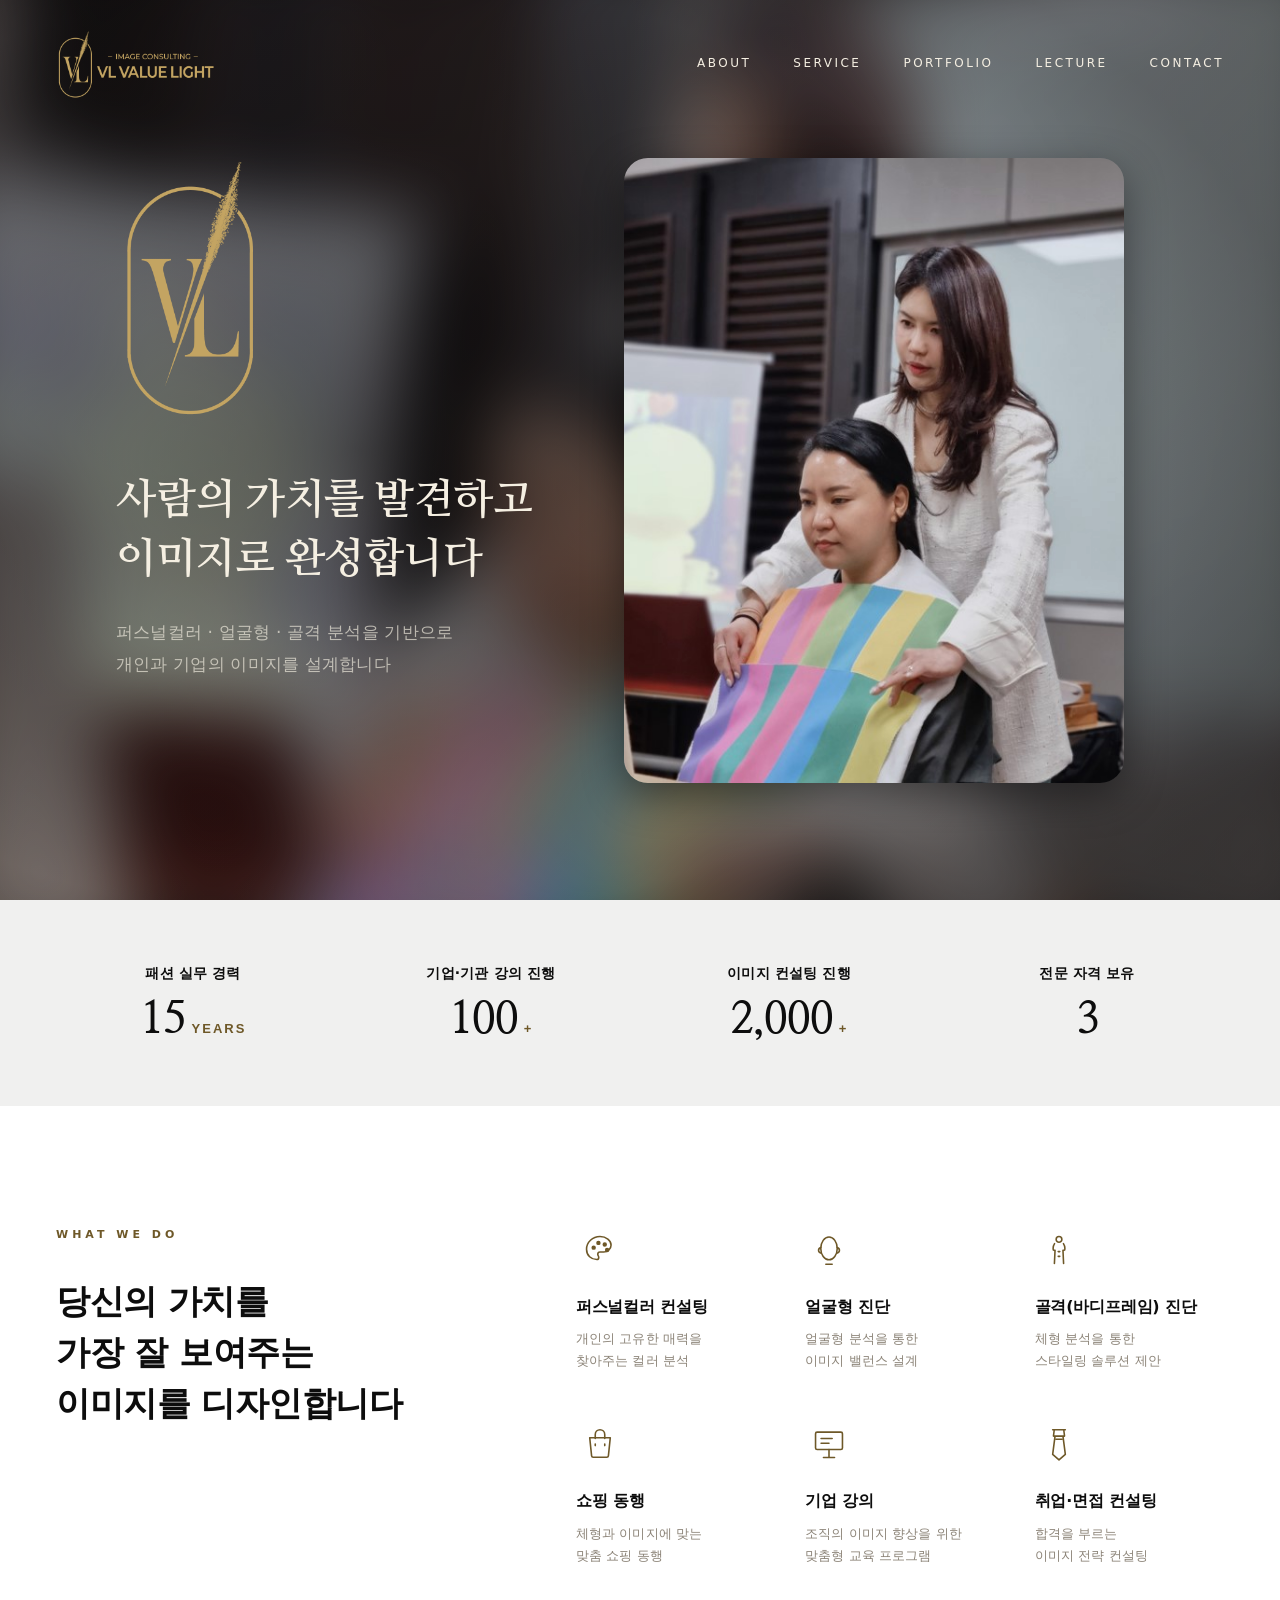
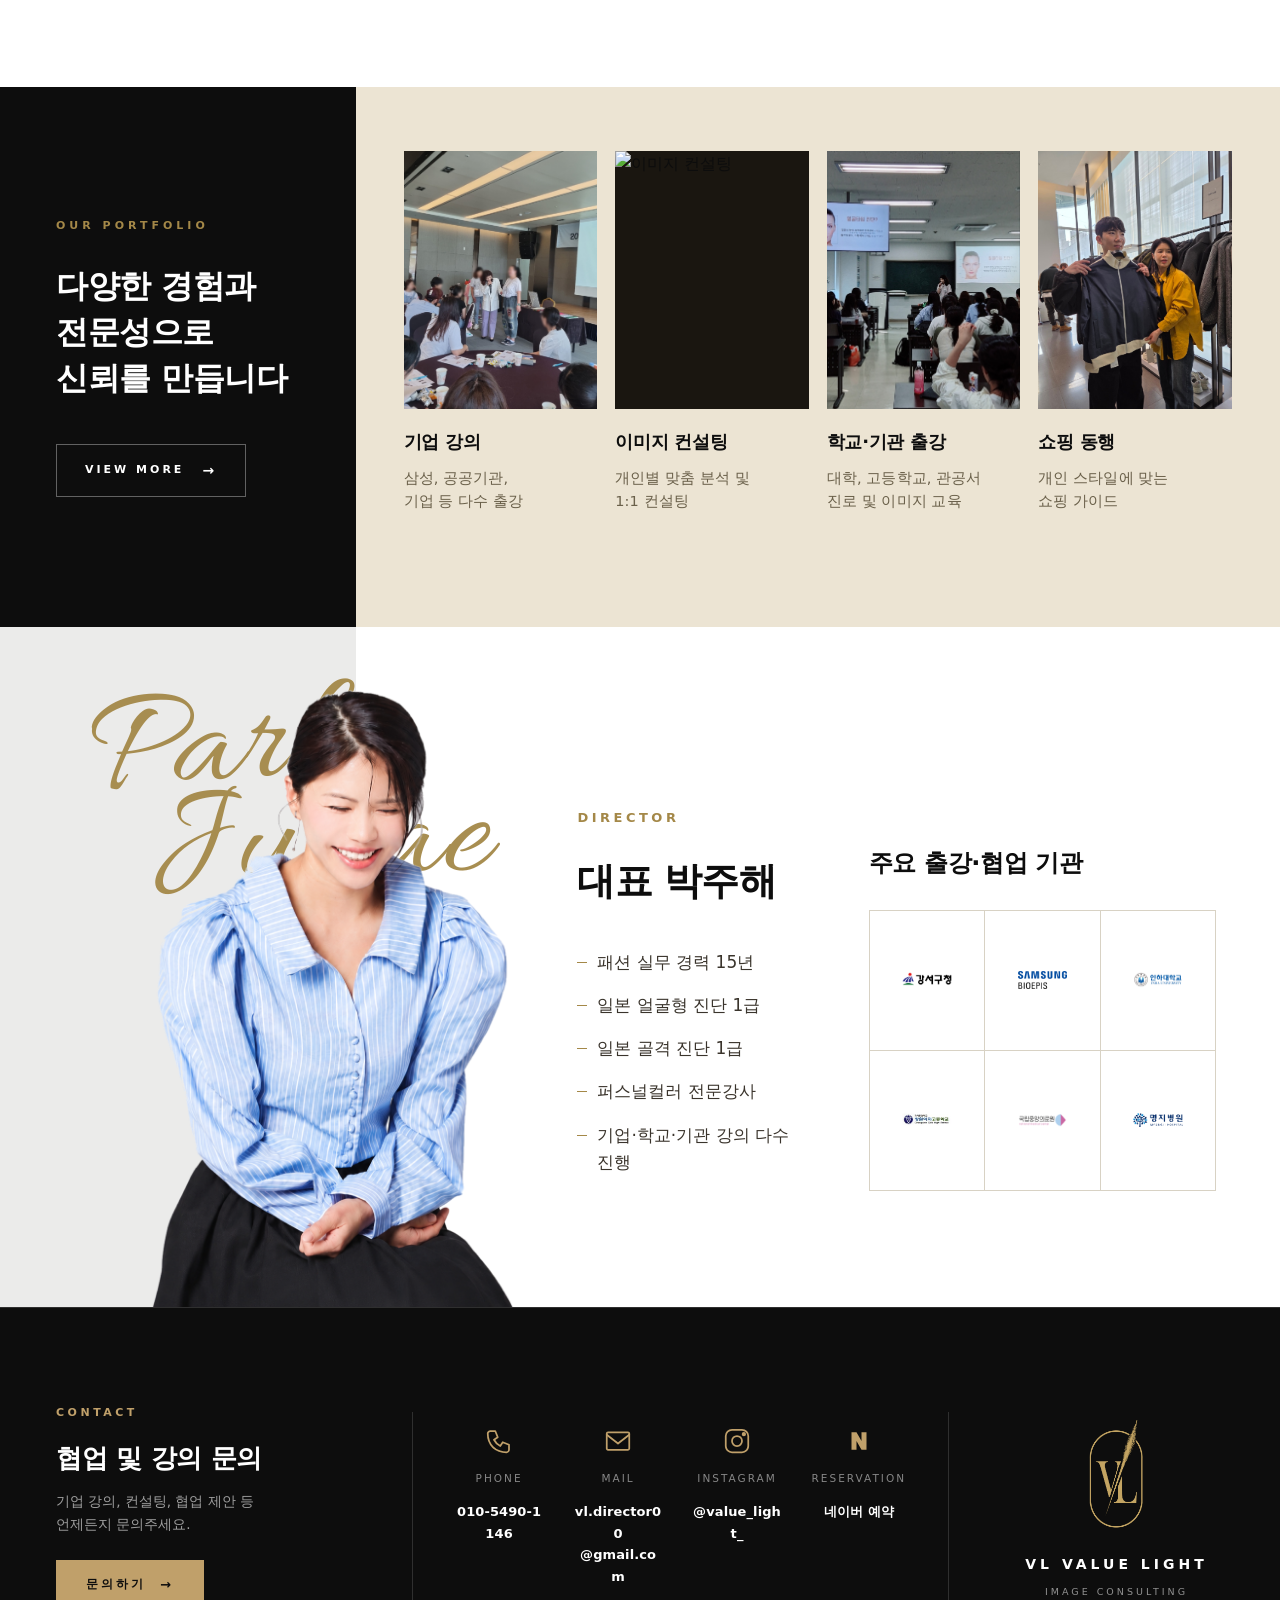
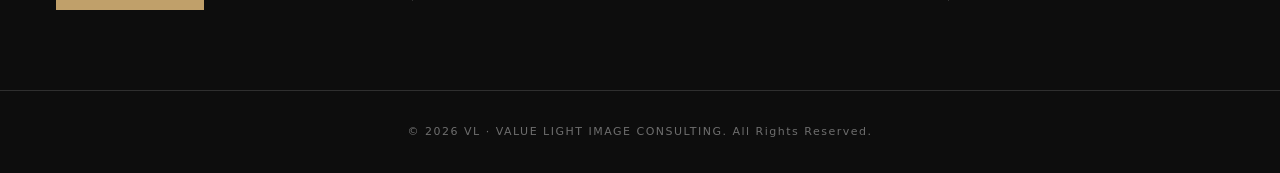
==== index.html @ 39abba36 "d d" ====
<!DOCTYPE html>
<html lang="ko">
<head>
<meta charset="UTF-8">
<meta name="viewport" content="width=device-width, initial-scale=1.0">
<title>VL VALUE LIGHT · IMAGE CONSULTING</title>
<meta name="description" content="사람의 가치를 발견하고 이미지로 완성합니다. 퍼스널컬러 · 얼굴형 · 골격 분석 기반 토탈 이미지 컨설팅.">
<link rel="preconnect" href="https://cdn.jsdelivr.net" crossorigin>
<link rel="preconnect" href="https://fonts.googleapis.com">
<link rel="preconnect" href="https://fonts.gstatic.com" crossorigin>
<link rel="stylesheet" href="https://cdn.jsdelivr.net/gh/orioncactus/pretendard@v1.3.9/dist/web/variable/pretendardvariable.min.css">
<link rel="stylesheet" href="https://fonts.googleapis.com/css2?family=Nanum+Myeongjo:wght@400;700;800&display=swap">
<link rel="stylesheet" href="https://fonts.googleapis.com/css2?family=Cormorant+Garamond:wght@300;400;500;600;700&family=Playfair+Display:wght@500;600;700;800&family=Great+Vibes&family=Pinyon+Script&family=Allura&family=Italianno&family=Yellowtail&family=Mr+Dafoe&family=Mrs+Saint+Delafield&display=swap">
<style>
:root{
  --ink:#0d0d0d;
  --ink-2:#1a1a1a;
  --paper:#ffffff;
  --beige:#f0f0ef;
  --beige-2:#e4e4e3;
  --beige-deep:#0d0d0d;
  --gold:#a48848;
  --gold-soft:#6e5828;
  --mute:#8c8478;
  --line:#e6dec8;
  --line-d:rgba(255,255,255,.14);
}
*{margin:0;padding:0;box-sizing:border-box}
html{scroll-behavior:smooth}
body{
  font-family:'Pretendard Variable','Pretendard',-apple-system,BlinkMacSystemFont,system-ui,sans-serif;
  background:var(--paper);color:var(--ink);
  font-weight:400;line-height:1.65;
  -webkit-font-smoothing:antialiased;overflow-x:hidden;
}
h1,h2,h3,h4,h5,p,li,span{word-break:keep-all;overflow-wrap:break-word}
img,video{display:block;max-width:100%}
a{color:inherit;text-decoration:none}
.serif{font-family:'Cormorant Garamond',serif;font-weight:500}

/* ── NAV ─────────────────────── */
.nav{
  position:absolute;top:0;left:0;right:0;z-index:20;
  display:flex;align-items:center;justify-content:space-between;
  padding:24px 56px;color:#f5efe2;
}
.nav-logo{display:inline-flex;align-items:center}
.nav-logo img{height:80px;width:auto;display:block}
.nav-menu{display:flex;gap:42px;align-items:center}
.nav-menu a{font-size:12px;letter-spacing:2.5px;text-transform:uppercase;color:#f5efe2;font-weight:500;transition:color .3s}
.nav-menu a:hover{color:#c4a462}
.nav-toggle{display:none;flex-direction:column;gap:5px;width:40px;height:40px;background:none;border:0;cursor:pointer;padding:10px 8px;z-index:101;position:relative}
.nav-toggle span{display:block;width:24px;height:1.5px;background:#f5efe2;transition:transform .35s,opacity .25s}
.nav.open .nav-toggle span:nth-child(1){transform:translateY(7px) rotate(45deg)}
.nav.open .nav-toggle span:nth-child(2){opacity:0}
.nav.open .nav-toggle span:nth-child(3){transform:translateY(-7px) rotate(-45deg)}
.nav-backdrop{display:none;position:fixed;inset:0;background:rgba(0,0,0,.42);opacity:0;visibility:hidden;transition:opacity .4s,visibility .4s;z-index:99}

/* ── HERO ─────────────────────── */
.hero{
  position:relative;min-height:100vh;
  color:#f5efe2;
  display:flex;align-items:center;
  padding:120px 56px 80px;overflow:hidden;
  background:#0a0a0a;
}
.hero-bg{
  position:absolute;inset:-60px;z-index:0;
  background-size:cover;background-position:center;
  filter:blur(36px) saturate(1.05) brightness(.82);
  transition:background-image 1.6s cubic-bezier(.5,0,.2,1),opacity 1.6s ease;
  will-change:background-image;
}
.hero-bg-overlay{
  position:absolute;inset:0;z-index:1;pointer-events:none;
  background:
    radial-gradient(ellipse 75% 70% at 28% 50%, rgba(8,6,4,.5) 0%, rgba(8,6,4,.28) 45%, rgba(8,6,4,.12) 75%, rgba(8,6,4,.3) 100%),
    linear-gradient(135deg, rgba(0,0,0,.18) 0%, rgba(0,0,0,.08) 50%, rgba(0,0,0,.28) 100%);
}
.hero > nav{z-index:20}
.hero > .hero-grid{position:relative;z-index:5}
.hero-num{
  position:absolute;left:42px;top:50%;transform:translateY(-50%);
  display:flex;flex-direction:column;gap:18px;font-size:11px;letter-spacing:3px;color:rgba(31,26,20,.45);
  z-index:5;
}
.hero-num .n{display:flex;align-items:center;gap:14px}
.hero-num .n::before{content:'';width:24px;height:1px;background:rgba(31,26,20,.3)}
.hero-num .n.active{color:#1f1a14;font-weight:600}
.hero-num .n.active::before{background:#a48848;width:42px;height:1.5px}
.hero-grid{
  max-width:1440px;margin:0 auto;width:100%;
  display:grid;grid-template-columns:1.05fr 1fr;gap:60px;align-items:start;
  position:relative;z-index:3;
}
.hero-left{padding-left:60px}
.vl-mark{
  position:relative;display:inline-block;
  margin:-12px 0 36px;
  height:clamp(220px,22vw,340px);
}
.vl-mark img{display:block;height:100%;width:auto}
.hero-title{
  font-family:'Nanum Myeongjo','Pretendard Variable',serif;
  font-size:42px;font-weight:700;line-height:1.4;letter-spacing:-.5px;
  margin-bottom:28px;color:#f5efe2;
}
.hero-sub{
  font-size:17px;line-height:1.85;color:rgba(245,239,226,.65);
  letter-spacing:.2px;max-width:520px;
}
.hero-right{position:relative;display:flex;justify-content:flex-end;align-items:flex-start;min-height:540px;max-width:540px;justify-self:end;width:100%;margin-right:100px}
.hero-photo{
  position:relative;
  width:100%;max-width:500px;flex:0 0 500px;
}
.hero-slides{
  position:relative;width:100%;aspect-ratio:4/5;overflow:hidden;background:transparent;
  border-radius:24px;
  box-shadow:0 12px 40px rgba(0,0,0,.45);
}
.hero-slide{
  position:absolute;inset:0;opacity:0;visibility:hidden;
  transition:opacity 1.4s cubic-bezier(.5,0,.2,1);
}
.hero-slide.active{opacity:1;visibility:visible}
.hero-slide img{
  width:100%;height:100%;object-fit:cover;display:block;
  filter:brightness(.98) contrast(1.04) saturate(.98);
}
.hero-circle{
  position:absolute;top:-44px;left:-44px;z-index:5;
  width:180px;height:180px;
  animation:heroSpin 16s linear infinite;
  pointer-events:none;
}
.hero-circle svg{width:100%;height:100%;display:block}
.hero-circle text{
  fill:#c4a462;
  font-family:'Pretendard Variable','Pretendard',sans-serif;
  font-size:14px;letter-spacing:3px;font-weight:600;text-transform:uppercase;
}
@keyframes heroSpin{from{transform:rotate(0)}to{transform:rotate(360deg)}}
.hero-vtext{
  position:absolute;right:18px;top:50%;transform:translateY(-50%);
  writing-mode:vertical-rl;text-orientation:mixed;
  font-family:'Cormorant Garamond',serif;font-weight:500;
  font-size:14px;letter-spacing:5px;color:rgba(31,26,20,.42);
  text-transform:uppercase;
  display:flex;flex-direction:column;gap:32px;z-index:5;
}
.hero-vtext .top{color:#a48848;font-size:15px;letter-spacing:6px}
.hero-scroll{
  position:absolute;left:60px;bottom:40px;font-size:10.5px;letter-spacing:4px;
  color:rgba(31,26,20,.55);text-transform:uppercase;z-index:5;
  display:flex;align-items:center;gap:14px;font-weight:600;
}
.hero-scroll::after{content:'';width:60px;height:1px;background:rgba(31,26,20,.35)}

/* ── STATS BAR ─────────────────── */
.stats{
  background:var(--beige);padding:64px 56px;
}
.stats-grid{
  max-width:1320px;margin:0 auto;
  display:grid;grid-template-columns:repeat(4,1fr);gap:24px;
}
.stat{
  display:flex;flex-direction:column;align-items:center;gap:14px;
  opacity:0;transform:translateY(28px);
  transition:opacity .9s cubic-bezier(.5,0,.2,1),transform .9s cubic-bezier(.5,0,.2,1);
}
.stat.in{opacity:1;transform:translateY(0)}
.stat .lbl{
  font-size:14px;color:var(--ink);font-weight:700;letter-spacing:.2px;line-height:1.4;
  text-align:center;order:1;
}
.stat .num{
  font-family:'Nanum Myeongjo','Pretendard Variable',serif;font-weight:700;
  font-size:44px;line-height:1;letter-spacing:-1px;color:var(--ink);
  display:flex;align-items:baseline;gap:6px;order:2;
}
.stat .num small{font-size:13px;letter-spacing:2px;color:var(--gold-soft);font-weight:600;font-family:'Pretendard Variable',sans-serif;text-transform:uppercase}

/* ── WHAT WE DO ─────────────────── */
.what{
  padding:120px 56px;background:#fff;
}
.what-grid{
  max-width:1320px;margin:0 auto;
  display:grid;grid-template-columns:.95fr 1.4fr;gap:80px;
}
.what-left .label{
  font-size:11px;letter-spacing:4px;color:var(--gold-soft);font-weight:700;text-transform:uppercase;margin-bottom:32px;display:block;
}
.what-left h2{
  font-size:34px;font-weight:700;line-height:1.5;letter-spacing:-.5px;color:var(--ink);
}
.what-list{display:grid;grid-template-columns:repeat(3,1fr);gap:48px 40px}
.what-item{}
.what-item .ico{
  width:48px;height:48px;
  display:flex;align-items:center;justify-content:center;
  color:var(--gold-soft);margin-bottom:20px;
  transition:color .35s,transform .35s;
}
.what-item:hover .ico{color:var(--gold);transform:translateY(-3px)}
.what-item .ico svg{width:38px;height:38px;stroke-width:1}
.what-item h4{
  font-size:16px;font-weight:700;color:var(--ink);letter-spacing:-.2px;margin-bottom:8px;
}
.what-item p{font-size:13px;color:var(--mute);line-height:1.7;letter-spacing:.1px}

/* ── PORTFOLIO ─────────────────── */
.portfolio{
  background:#ece4d3;padding:0;
}
.pf-grid{
  display:grid;grid-template-columns:1fr 2.6fr;
  align-items:stretch;min-height:540px;
}
.pf-left{
  background:var(--beige-deep);color:#fff;
  padding:96px 56px;display:flex;flex-direction:column;justify-content:center;
}
.pf-left .label{
  font-size:11px;letter-spacing:4px;color:var(--gold);font-weight:700;text-transform:uppercase;margin-bottom:28px;display:block;
}
.pf-left h2{
  font-size:32px;font-weight:700;line-height:1.45;letter-spacing:-.5px;color:#fff;margin-bottom:42px;
}
.btn-more{
  display:inline-flex;align-items:center;gap:18px;
  padding:14px 28px;border:1px solid rgba(255,255,255,.35);
  font-size:11px;letter-spacing:3px;text-transform:uppercase;font-weight:600;color:#fff;
  transition:background .3s,border-color .3s,color .3s;
  width:fit-content;
}
.btn-more:hover{background:#fff;border-color:#fff;color:var(--ink)}
.btn-more::after{content:'→';font-size:14px}
.pf-cards{
  background:#ece4d3;padding:64px 48px;
  display:grid;grid-template-columns:repeat(4,1fr);gap:18px;align-items:start;
}
.pf-card{display:flex;flex-direction:column}
.pf-card .img{aspect-ratio:3/4;overflow:hidden;background:#1a1610;margin-bottom:18px}
.pf-card .img img{width:100%;height:100%;object-fit:cover;transition:transform 1.5s cubic-bezier(.2,.8,.2,1)}
.pf-card:hover .img img{transform:scale(1.04)}
.pf-card h4{font-size:18px;font-weight:700;color:var(--ink);letter-spacing:-.3px;margin-bottom:10px}
.pf-card p{font-size:14.5px;color:#6a604a;line-height:1.6;letter-spacing:.1px}

/* ── DIRECTOR ─────────────────── */
.director-sec{
  background:#ffffff;color:var(--ink);padding:0;
}
.dir-grid{
  display:grid;grid-template-columns:1fr 2.6fr;gap:0;
  align-items:stretch;min-height:680px;position:relative;
}
.dir-photo{
  position:relative;background:#ebebea;align-self:stretch;
  overflow:visible;
}
.dir-photo .img{
  position:absolute;right:-45%;bottom:0;z-index:3;
}
.dir-photo .img img{
  max-height:620px;width:auto;height:auto;display:block;
}
.dir-photo .sig{
  position:absolute;
  font-family:'Allura','Parisienne','Great Vibes',cursive;font-weight:400;
  font-size:150px;color:var(--gold);
  letter-spacing:1px;line-height:.95;
  pointer-events:none;z-index:1;opacity:.95;
  white-space:nowrap;
}
.dir-photo .sig-1{top:8%;left:25%;transform:rotate(-4deg)}
.dir-photo .sig-2{top:22%;left:42%;transform:rotate(-2deg)}
.dir-photo .sig-m{display:none}
.dir-right{
  display:grid;grid-template-columns:1fr 1.5fr;gap:60px;
  padding:180px 64px 60px 24%;align-items:start;
}
.dir-info .tag{font-size:13px;letter-spacing:3.5px;color:var(--gold);font-weight:700;text-transform:uppercase;margin-bottom:22px;display:block}
.dir-info h3{
  font-size:38px;font-weight:800;letter-spacing:-.8px;margin-bottom:36px;color:var(--ink);
}
.dir-info ul{list-style:none;display:grid;gap:16px}
.dir-info li{font-size:17px;color:#3a342c;padding-left:20px;position:relative;line-height:1.6;font-weight:500}
.dir-info li::before{content:'';position:absolute;left:0;top:13px;width:10px;height:1px;background:var(--gold)}
.dir-clients{padding-top:42px}
.dir-clients h4{font-size:24px;color:var(--ink);font-weight:800;margin-bottom:32px;letter-spacing:-.4px;line-height:1.2}
.client-grid{
  display:grid;grid-template-columns:repeat(3,1fr);
  gap:0;align-items:stretch;justify-items:stretch;
  border-top:1px solid #d8d2c4;border-left:1px solid #d8d2c4;
}
.client-cell{
  width:100%;height:140px;
  display:flex;align-items:center;justify-content:center;
  padding:24px 28px;
  border-right:1px solid #d8d2c4;border-bottom:1px solid #d8d2c4;
  transition:background .3s;
}
.client-cell:hover{background:#fafaf6}
.client-cell img{
  max-width:85%;max-height:80%;width:auto;height:auto;
  object-fit:contain;display:block;
}

/* ── CONTACT ─────────────────── */
.contact{
  background:var(--ink);color:#fff;padding:96px 56px 80px;border-top:1px solid var(--line-d);
  --gold:#c0a06a;--gold-soft:#a08858;
}
.contact-grid{
  max-width:1440px;margin:0 auto;
  display:grid;grid-template-columns:1.1fr 2fr .8fr;gap:60px;align-items:center;
}
.contact-left .tag{font-size:11px;letter-spacing:3.5px;color:var(--gold);font-weight:700;text-transform:uppercase;margin-bottom:18px;display:block}
.contact-left h3{font-size:26px;font-weight:700;letter-spacing:-.3px;margin-bottom:14px;line-height:1.4}
.contact-left p{font-size:13.5px;color:rgba(255,255,255,.6);line-height:1.7;margin-bottom:24px}
.btn-inquire{
  display:inline-flex;align-items:center;gap:14px;
  padding:14px 30px;background:var(--gold);color:var(--ink);
  font-size:11.5px;letter-spacing:3px;text-transform:uppercase;font-weight:700;
  transition:background .3s;
}
.btn-inquire:hover{background:#3a3a3e}
.btn-inquire::after{content:'→';font-size:13px}
.contact-info{display:grid;grid-template-columns:repeat(4,1fr);gap:18px;border-left:1px solid var(--line-d);border-right:1px solid var(--line-d);padding:0 36px}
.ci{display:flex;flex-direction:column;align-items:center;gap:14px;text-align:center;padding:14px 6px}
.ci .ic{
  width:auto;height:auto;border:0;border-radius:0;background:none;
  display:flex;align-items:center;justify-content:center;color:var(--gold);
}
.ci .ic svg{width:30px;height:30px;stroke-width:1.4}
.ci .v{font-size:13px;color:#fff;font-weight:600;letter-spacing:.1px;word-break:break-all}
.ci small{font-size:10.5px;color:rgba(255,255,255,.5);letter-spacing:2px;text-transform:uppercase}
.contact-right{display:flex;flex-direction:column;align-items:center;gap:8px}
.contact-right .mark-img{
  width:auto;height:120px;display:block;margin-bottom:12px;
}
.contact-right .nm{font-size:14px;letter-spacing:4px;color:#fff;font-weight:700}
.contact-right .desc{font-size:9.5px;letter-spacing:3px;color:rgba(255,255,255,.55);text-transform:uppercase}

footer.foot{background:var(--ink);color:rgba(255,255,255,.4);text-align:center;padding:32px 24px;font-size:11px;letter-spacing:1.5px;border-top:1px solid var(--line-d)}

/* ── RESPONSIVE ─────────────────── */
@media (max-width:1200px){
  .what-grid{grid-template-columns:1fr;gap:48px}
  .pf-grid{grid-template-columns:1fr;min-height:auto}
  .pf-left{padding:60px 32px;align-items:center;text-align:center}
  .pf-cards{padding:48px 24px;grid-template-columns:repeat(4,1fr);gap:14px}
  .dir-grid{grid-template-columns:1fr;min-height:auto}
  .dir-photo{min-height:540px;display:flex;justify-content:center;align-items:flex-end;padding:90px 24px 0;overflow:visible}
  .dir-photo .img{position:relative;right:auto;bottom:auto}
  .dir-photo .img img{max-height:500px}
  .dir-photo .sig{font-size:120px}
  .dir-photo .sig-1{top:6%;left:12%;transform:rotate(-4deg)}
  .dir-photo .sig-2{top:20%;left:32%;transform:rotate(-2deg)}
  .dir-right{grid-template-columns:1fr;gap:48px;padding:64px 32px}
  .dir-clients{padding-top:0}
  .client-grid{grid-template-columns:repeat(3,1fr)}
  .contact-grid{grid-template-columns:1fr;gap:36px;text-align:center}
  .contact-right{align-items:center}
  .contact-info{padding:24px 0;border-left:0;border-right:0;border-top:1px solid var(--line-d);border-bottom:1px solid var(--line-d)}
}
@media (max-width:900px){
  .nav{padding:18px 24px}
  .nav-menu{
    position:fixed;top:0;right:0;bottom:0;width:78%;max-width:340px;
    background:var(--ink);flex-direction:column;flex-wrap:nowrap;align-items:flex-start;
    justify-content:flex-start;gap:0;padding:96px 36px 48px;margin:0;border:0;
    transform:translateX(105%);transition:transform .42s cubic-bezier(.5,0,.2,1);
    box-shadow:-12px 0 50px rgba(0,0,0,.32);z-index:100;overflow-y:auto;
  }
  .nav.open .nav-menu{transform:translateX(0)}
  .nav-menu a{font-size:15px;letter-spacing:1.5px;width:100%;padding:20px 0;border-bottom:1px solid rgba(255,255,255,.12);color:#f5efe2}
  .nav-backdrop{display:block}
  .nav.open .nav-backdrop{opacity:1;visibility:visible}
  .nav-toggle{display:flex}
  .nav-logo img{height:60px}
  /* 모바일 전체 가운데 정렬 */
  .hero-left,.hero-title,.hero-sub,
  .what-left,.what-item,
  .pf-left,.pf-card,
  .dir-info,.dir-clients,
  .contact-left,.contact-right{text-align:center}
  .hero-left,.what-left,.pf-left,.dir-info,.dir-clients,.contact-left{align-items:center}
  .dir-info ul li{padding-left:0;text-align:center}
  .dir-info ul li::before{display:none}

  .hero{padding:110px 24px 60px;min-height:auto}
  .hero-grid{grid-template-columns:1fr;gap:36px;align-items:center;justify-items:center}
  .hero-left{padding-left:0;display:flex;flex-direction:column}
  .vl-mark{height:clamp(180px,40vw,260px);margin:0 auto 24px}
  .hero-title{font-size:28px;line-height:1.45;margin-bottom:18px}
  .hero-sub{font-size:15px;max-width:none;margin:0 auto}
  .hero-right{justify-content:center;align-items:center;min-height:auto;max-width:none;justify-self:center;width:100%;margin:0 auto}
  .hero-photo{width:100%;max-width:280px;flex:0 0 auto;margin:0 auto}

  .stats{padding:48px 20px}
  .stats-grid{grid-template-columns:repeat(2,1fr);gap:28px 16px;justify-items:center}
  .stat{gap:10px;justify-content:center}
  .stat .num{font-size:34px;justify-content:center}
  .stat .lbl{font-size:13px}

  .what,.director-sec,.contact{padding:64px 20px}
  .what-left h2{font-size:24px;line-height:1.45}
  .what-list{grid-template-columns:repeat(2,1fr);gap:32px 20px;justify-items:center}
  .what-item{display:flex;flex-direction:column;align-items:center}
  .what-item .ico{width:42px;height:42px;margin-bottom:14px}
  .what-item .ico svg{width:34px;height:34px}
  .what-item h4{font-size:15px}

  .pf-left{padding:54px 24px}
  .pf-left h2{font-size:24px}
  .btn-more{margin:0 auto}
  .pf-cards{padding:40px 18px;grid-template-columns:repeat(2,1fr);gap:36px 14px}
  .pf-card{align-items:center}
  .pf-card h4{font-size:16px}
  .pf-card p{font-size:13px}

  .dir-photo{min-height:460px;padding:40px 24px 0;overflow:visible}
  .dir-photo .img img{max-height:400px}
  .dir-photo .sig{z-index:5;opacity:1}
  .dir-photo .sig-1,.dir-photo .sig-2{display:none}
  .dir-photo .sig-m{display:block;font-size:82px;top:auto;left:auto;bottom:-46px;right:4%;transform:rotate(-3deg);white-space:nowrap}
  .dir-info .tag{font-size:12px}
  .dir-info h3{font-size:30px;margin-bottom:24px}
  .dir-info li{font-size:15px}
  .dir-clients h4{font-size:20px;margin-bottom:24px}
  .client-cell{height:110px;padding:18px}

  .contact-grid{gap:32px}
  .contact-left h3{font-size:22px}
  .btn-inquire{margin:0 auto}
  .contact-info{grid-template-columns:repeat(2,1fr);gap:18px}
  .contact-right .mark-img{height:90px;margin-left:auto;margin-right:auto}
  .contact-right .nm{font-size:13px}
}
@media (max-width:480px){
  .nav-logo img{height:48px}
  .vl-mark{height:clamp(150px,38vw,200px);margin:0 0 18px}
  .hero-title{font-size:24px}
  .hero-sub{font-size:14px}
  .stats-grid{grid-template-columns:1fr 1fr;gap:16px}
  .stat .num{font-size:28px}
  .what-left h2{font-size:21px}
  .what-list{grid-template-columns:repeat(2,1fr);gap:26px 14px}
  .what-item h4{font-size:13.5px}
  .what-item p{font-size:12px}
  .what-item .ico{width:38px;height:38px}
  .what-item .ico svg{width:30px;height:30px}
  .pf-left{align-items:center;text-align:center;padding:42px 20px}
  .pf-left h2{font-size:22px}
  .pf-cards{grid-template-columns:repeat(2,1fr);gap:32px 10px;padding:32px 16px}
  .pf-card h4{font-size:13.5px}
  .pf-card p{font-size:11.5px}
  .pf-card .img{aspect-ratio:1/1;margin-bottom:10px}
  .dir-photo{min-height:400px;padding:32px 18px 0;overflow:visible}
  .dir-photo .img img{max-height:340px}
  .dir-photo .sig-m{font-size:64px;bottom:-38px;right:4%}
  .hero-photo{max-width:240px}
  .dir-info h3{font-size:26px}
  .dir-info li{font-size:14px}
  .dir-clients h4{font-size:18px}
  .client-grid{grid-template-columns:1fr 1fr}
  .client-cell{height:96px;padding:14px}
  .contact-left h3{font-size:20px}
  .contact-info{grid-template-columns:repeat(2,1fr);gap:24px 12px}
  .ci{padding:10px 4px}
  .ci .v{font-size:12px}
  .ci .ic svg{width:26px;height:26px}
  .contact-right .mark-img{height:76px}
}
</style>
</head>
<body>

<!-- ICONS DEFS -->
<svg width="0" height="0" style="position:absolute" aria-hidden="true">
  <defs>
    <symbol id="i-user" viewBox="0 0 24 24"><g fill="none" stroke="currentColor" stroke-linecap="round" stroke-linejoin="round"><circle cx="12" cy="8" r="4"/><path d="M4 21c0-4 3.6-7 8-7s8 3 8 7"/></g></symbol>
    <symbol id="i-cap" viewBox="0 0 24 24"><g fill="none" stroke="currentColor" stroke-linecap="round" stroke-linejoin="round"><path d="M2 9l10-5 10 5-10 5-10-5z"/><path d="M6 11v5c0 1.5 2.7 3 6 3s6-1.5 6-3v-5"/></g></symbol>
    <symbol id="i-people" viewBox="0 0 24 24"><g fill="none" stroke="currentColor" stroke-linecap="round" stroke-linejoin="round"><circle cx="9" cy="8" r="3"/><circle cx="17" cy="9" r="2.5"/><path d="M3 19c0-3 2.7-5 6-5s6 2 6 5M15 19c0-2 1.5-3.5 4-3.5s3 1.5 3 3"/></g></symbol>
    <symbol id="i-badge" viewBox="0 0 24 24"><g fill="none" stroke="currentColor" stroke-linecap="round" stroke-linejoin="round"><circle cx="12" cy="10" r="5"/><path d="M9 14l-2 7 5-3 5 3-2-7"/></g></symbol>
    <symbol id="i-palette" viewBox="0 0 24 24"><g fill="none" stroke="currentColor" stroke-linecap="round" stroke-linejoin="round"><path d="M12 3.5c-4.7 0-8.5 3.6-8.5 8 0 4 3 6.5 6.5 6.5.7 0 1.2-.6 1.2-1.3 0-.4-.1-.7-.3-1-.2-.3-.3-.6-.3-1 0-.8.6-1.4 1.4-1.4h2.3c2.6 0 4.7-2 4.7-4.4 0-3-3.1-5.4-7-5.4z"/><circle cx="8" cy="10.5" r=".9" fill="currentColor"/><circle cx="11" cy="7.5" r=".9" fill="currentColor"/><circle cx="15" cy="8.5" r=".9" fill="currentColor"/><circle cx="16.5" cy="12" r=".9" fill="currentColor"/></g></symbol>
    <symbol id="i-face" viewBox="0 0 24 24"><g fill="none" stroke="currentColor" stroke-linecap="round" stroke-linejoin="round"><ellipse cx="12" cy="11" rx="5.2" ry="7.2"/><path d="M6.8 10.5c-.85.18-1.4.92-1.4 1.7 0 .8.55 1.55 1.4 1.75"/><path d="M17.2 10.5c.85.18 1.4.92 1.4 1.7 0 .8-.55 1.55-1.4 1.75"/><path d="M10 21h4"/></g></symbol>
    <symbol id="i-frame" viewBox="0 0 24 24"><g fill="none" stroke="currentColor" stroke-linecap="round" stroke-linejoin="round"><path d="M12 3.5a1.8 1.8 0 1 0 0 3.6 1.8 1.8 0 0 0 0-3.6z"/><path d="M9.2 8c-.5.8-.9 1.8-.9 2.7v.8c0 .4.3.7.7.7h.5l-.4 8.3M14.8 8c.5.8.9 1.8.9 2.7v.8c0 .4-.3.7-.7.7h-.5l.4 8.3"/><path d="M11.5 13h1M11.5 16h1"/></g></symbol>
    <symbol id="i-bag" viewBox="0 0 24 24"><g fill="none" stroke="currentColor" stroke-linecap="round" stroke-linejoin="round"><path d="M5.5 8h13l-1.2 11.5a1 1 0 0 1-1 .9H7.7a1 1 0 0 1-1-.9z"/><path d="M9 8.5V6a3 3 0 0 1 6 0v2.5"/><path d="M9 12v1M15 12v1"/></g></symbol>
    <symbol id="i-board" viewBox="0 0 24 24"><g fill="none" stroke="currentColor" stroke-linecap="round" stroke-linejoin="round"><rect x="3.5" y="4.5" width="17" height="11" rx="1"/><path d="M12 15.5v4.5M8.5 20.5h7"/><path d="M7 8.5h7M7 11.5h5"/></g></symbol>
    <symbol id="i-tie" viewBox="0 0 24 24"><g fill="none" stroke="currentColor" stroke-linecap="round" stroke-linejoin="round"><path d="M8 3h8M9 3l-.5 4h7L15 3M9.5 7l-1.5 11.5L12 22l4-3.5L14.5 7"/><path d="M10 9h4"/></g></symbol>
    <symbol id="i-phone" viewBox="0 0 24 24"><g fill="none" stroke="currentColor" stroke-linecap="round" stroke-linejoin="round"><path d="M5 4h4l2 5-3 2c1 2 3 4 5 5l2-3 5 2v4c0 1-1 2-2 2-9 0-15-6-15-15 0-1 1-2 2-2z"/></g></symbol>
    <symbol id="i-mail" viewBox="0 0 24 24"><g fill="none" stroke="currentColor" stroke-linecap="round" stroke-linejoin="round"><rect x="3" y="5" width="18" height="14" rx="1"/><path d="M3 7l9 7 9-7"/></g></symbol>
    <symbol id="i-ig" viewBox="0 0 24 24"><g fill="none" stroke="currentColor" stroke-linecap="round" stroke-linejoin="round"><rect x="3" y="3" width="18" height="18" rx="5"/><circle cx="12" cy="12" r="4"/><circle cx="17.5" cy="6.5" r="1" fill="currentColor"/></g></symbol>
    <symbol id="i-naver" viewBox="0 0 24 24"><path fill="currentColor" d="M6 5h4l4 7V5h4v14h-4l-4-7v7H6z"/></symbol>
  </defs>
</svg>

<!-- ──────── HERO ──────── -->
<div class="nav-backdrop"></div>

<section class="hero">
  <div class="hero-bg" id="heroBg" style="background-image:url('vl-1.jpg')"></div>
  <div class="hero-bg-overlay"></div>
  <nav class="nav" id="nav">
    <a href="#" class="nav-logo"><img src="logo2.png" alt="VL VALUE LIGHT"></a>
    <div class="nav-menu">
      <a href="about2.html">ABOUT</a>
      <a href="service.html">SERVICE</a>
      <a href="portfolio.html">PORTFOLIO</a>
      <a href="lecture.html">LECTURE</a>
      <a href="contact.html">CONTACT</a>
    </div>
    <button class="nav-toggle" aria-label="Menu"><span></span><span></span><span></span></button>
  </nav>

  <div class="hero-grid">
    <div class="hero-left">
      <span class="vl-mark" aria-label="VL VALUE LIGHT">
        <img src="vl-symbol.png" alt="VL VALUE LIGHT">
      </span>
      <h1 class="hero-title">사람의 가치를 발견하고<br>이미지로 완성합니다</h1>
      <p class="hero-sub">퍼스널컬러 · 얼굴형 · 골격 분석을 기반으로<br>개인과 기업의 이미지를 설계합니다</p>
    </div>
    <div class="hero-right">
      <div class="hero-photo">
        <div class="hero-slides">
          <div class="hero-slide active"><img src="vl-1.jpg" alt="VL 1"></div>
          <div class="hero-slide"><img src="vl-2.jpg" alt="VL 2"></div>
          <div class="hero-slide"><img src="vl-3.jpg" alt="VL 3"></div>
          <div class="hero-slide"><img src="vl-4.jpg" alt="VL 4"></div>
          <div class="hero-slide"><img src="vl-5.jpg" alt="VL 5"></div>
        </div>
      </div>
    </div>
  </div>

</section>

<!-- ──────── STATS ──────── -->
<section class="stats">
  <div class="stats-grid">
    <div class="stat">
      <div class="lbl">패션 실무 경력</div>
      <div class="num">15<small>YEARS</small></div>
    </div>
    <div class="stat">
      <div class="lbl">기업·기관 강의 진행</div>
      <div class="num">100<small>+</small></div>
    </div>
    <div class="stat">
      <div class="lbl">이미지 컨설팅 진행</div>
      <div class="num">2,000<small>+</small></div>
    </div>
    <div class="stat">
      <div class="lbl">전문 자격 보유</div>
      <div class="num">3</div>
    </div>
  </div>
</section>

<!-- ──────── WHAT WE DO ──────── -->
<section class="what" id="what">
  <div class="what-grid">
    <div class="what-left">
      <span class="label">WHAT WE DO</span>
      <h2>당신의 가치를<br>가장 잘 보여주는<br>이미지를 디자인합니다</h2>
    </div>
    <div class="what-list">
      <div class="what-item">
        <span class="ico"><svg><use href="#i-palette"/></svg></span>
        <h4>퍼스널컬러 컨설팅</h4>
        <p>개인의 고유한 매력을<br>찾아주는 컬러 분석</p>
      </div>
      <div class="what-item">
        <span class="ico"><svg><use href="#i-face"/></svg></span>
        <h4>얼굴형 진단</h4>
        <p>얼굴형 분석을 통한<br>이미지 밸런스 설계</p>
      </div>
      <div class="what-item">
        <span class="ico"><svg><use href="#i-frame"/></svg></span>
        <h4>골격(바디프레임) 진단</h4>
        <p>체형 분석을 통한<br>스타일링 솔루션 제안</p>
      </div>
      <div class="what-item">
        <span class="ico"><svg><use href="#i-bag"/></svg></span>
        <h4>쇼핑 동행</h4>
        <p>체형과 이미지에 맞는<br>맞춤 쇼핑 동행</p>
      </div>
      <div class="what-item">
        <span class="ico"><svg><use href="#i-board"/></svg></span>
        <h4>기업 강의</h4>
        <p>조직의 이미지 향상을 위한<br>맞춤형 교육 프로그램</p>
      </div>
      <div class="what-item">
        <span class="ico"><svg><use href="#i-tie"/></svg></span>
        <h4>취업·면접 컨설팅</h4>
        <p>합격을 부르는<br>이미지 전략 컨설팅</p>
      </div>
    </div>
  </div>
</section>

<!-- ──────── PORTFOLIO ──────── -->
<section class="portfolio" id="portfolio">
  <div class="pf-grid">
    <div class="pf-left">
      <span class="label">OUR PORTFOLIO</span>
      <h2>다양한 경험과<br>전문성으로<br>신뢰를 만듭니다</h2>
      <a href="#" class="btn-more">VIEW MORE</a>
    </div>
    <div class="pf-cards">
      <div class="pf-card">
        <div class="img"><img src="기업강의.jpg" alt="기업 강의"></div>
        <h4>기업 강의</h4>
        <p>삼성, 공공기관,<br>기업 등 다수 출강</p>
      </div>
      <div class="pf-card">
        <div class="img"><img src="p-consult.jpg" alt="이미지 컨설팅"></div>
        <h4>이미지 컨설팅</h4>
        <p>개인별 맞춤 분석 및<br>1:1 컨설팅</p>
      </div>
      <div class="pf-card">
        <div class="img"><img src="학교강의.jpg" alt="학교·기관 출강"></div>
        <h4>학교·기관 출강</h4>
        <p>대학, 고등학교, 관공서<br>진로 및 이미지 교육</p>
      </div>
      <div class="pf-card">
        <div class="img"><img src="쇼핑동행.jpg" alt="쇼핑 동행"></div>
        <h4>쇼핑 동행</h4>
        <p>개인 스타일에 맞는<br>쇼핑 가이드</p>
      </div>
    </div>
  </div>
</section>

<!-- ──────── DIRECTOR ──────── -->
<section class="director-sec">
  <div class="dir-grid">
    <div class="dir-photo">
      <span class="sig sig-1">Park</span>
      <span class="sig sig-2">Juhae</span>
      <span class="sig sig-m">Park Juhae</span>
      <div class="img"><img src="D1.png" alt="대표 박주해"></div>
    </div>
    <div class="dir-right">
      <div class="dir-info">
        <span class="tag">Director</span>
        <h3>대표 박주해</h3>
        <ul>
          <li>패션 실무 경력 15년</li>
          <li>일본 얼굴형 진단 1급</li>
          <li>일본 골격 진단 1급</li>
          <li>퍼스널컬러 전문강사</li>
          <li>기업·학교·기관 강의 다수 진행</li>
        </ul>
      </div>
      <div class="dir-clients">
        <h4>주요 출강·협업 기관</h4>
        <div class="client-grid">
          <div class="client-cell"><img src="강서구청.png" alt="강서구청"></div>
          <div class="client-cell"><img src="삼성.png" alt="SAMSUNG BIOEPIS"></div>
          <div class="client-cell"><img src="인하대학교.jpg" alt="인하대학교"></div>
          <div class="client-cell"><img src="창원여고.JPG" alt="창원여자고등학교"></div>
          <div class="client-cell"><img src="의료원.png" alt="국립중앙의료원"></div>
          <div class="client-cell"><img src="명지병원.png" alt="명지병원"></div>
        </div>
      </div>
    </div>
  </div>
</section>

<!-- ──────── CONTACT ──────── -->
<section class="contact" id="contact">
  <div class="contact-grid">
    <div class="contact-left">
      <span class="tag">Contact</span>
      <h3>협업 및 강의 문의</h3>
      <p>기업 강의, 컨설팅, 협업 제안 등<br>언제든지 문의주세요.</p>
      <a href="mailto:vl.director00@gmail.com" class="btn-inquire">문의하기</a>
    </div>
    <div class="contact-info">
      <a href="tel:01054901146" class="ci">
        <span class="ic"><svg><use href="#i-phone"/></svg></span>
        <small>Phone</small>
        <span class="v">010-5490-1146</span>
      </a>
      <a href="mailto:vl.director00@gmail.com" class="ci">
        <span class="ic"><svg><use href="#i-mail"/></svg></span>
        <small>Mail</small>
        <span class="v">vl.director00<br>@gmail.com</span>
      </a>
      <a href="https://www.instagram.com/value_light_" target="_blank" rel="noopener" class="ci">
        <span class="ic"><svg><use href="#i-ig"/></svg></span>
        <small>Instagram</small>
        <span class="v">@value_light_</span>
      </a>
      <a href="https://map.naver.com/p/entry/place/1079886156?placePath=/ticket?entry=plt&amp;from=map&amp;fromPanelNum=1&amp;additionalHeight=76&amp;timestamp=202606181427&amp;locale=ko&amp;svcName=map_pcv5&amp;from=map&amp;fromPanelNum=1&amp;additionalHeight=76&amp;timestamp=202606181427&amp;locale=ko&amp;svcName=map_pcv5&amp;searchType=place&amp;lng=126.6653853&amp;lat=37.3803547&amp;c=15.00,0,0,0,dh" target="_blank" rel="noopener" class="ci">
        <span class="ic"><svg><use href="#i-naver"/></svg></span>
        <small>Reservation</small>
        <span class="v">네이버 예약</span>
      </a>
    </div>
    <div class="contact-right">
      <img class="mark-img" src="vl-symbol.png" alt="VL Symbol">
      <span class="nm">VL VALUE LIGHT</span>
      <span class="desc">IMAGE CONSULTING</span>
    </div>
  </div>
</section>

<footer class="foot">© 2026 VL · VALUE LIGHT IMAGE CONSULTING. All Rights Reserved.</footer>

<script>
// Mobile nav toggle (햄버거 드로어)
(function(){
  var n=document.getElementById("nav");
  if(!n)return;
  var t=n.querySelector(".nav-toggle");
  var b=document.querySelector(".nav-backdrop");
  function c(){n.classList.remove("open");document.body.style.overflow=""}
  if(t){t.addEventListener("click",function(){var o=n.classList.toggle("open");document.body.style.overflow=o?"hidden":"";t.setAttribute("aria-expanded",o)})}
  if(b){b.addEventListener("click",c)}
  n.querySelectorAll(".nav-menu a").forEach(function(a){a.addEventListener("click",c)});
})();

// Hero auto slideshow (5 slides crossfade) + 배경 블러 동기화
(function(){
  const slides = document.querySelectorAll('.hero-slide');
  const heroBg = document.getElementById('heroBg');
  if(slides.length < 2) return;
  let i = 0;
  function syncBg(){
    if(!heroBg) return;
    const img = slides[i].querySelector('img');
    if(img && img.src){ heroBg.style.backgroundImage = `url('${img.getAttribute('src')}')`; }
  }
  syncBg();
  setInterval(() => {
    slides[i].classList.remove('active');
    i = (i + 1) % slides.length;
    slides[i].classList.add('active');
    syncBg();
  }, 3800);
})();

// Stats: 하나씩 아래에서 위로 올라오는 시간차 등장
(function(){
  const stats = document.querySelectorAll('.stat');
  if(!stats.length) return;
  const io = new IntersectionObserver((entries, obs) => {
    entries.forEach(entry => {
      if(entry.isIntersecting){
        stats.forEach((stat, idx) => {
          setTimeout(() => stat.classList.add('in'), idx * 180);
        });
        obs.disconnect();
      }
    });
  }, { threshold: 0.3 });
  io.observe(stats[0]);
})();
</script>

</body>
</html>
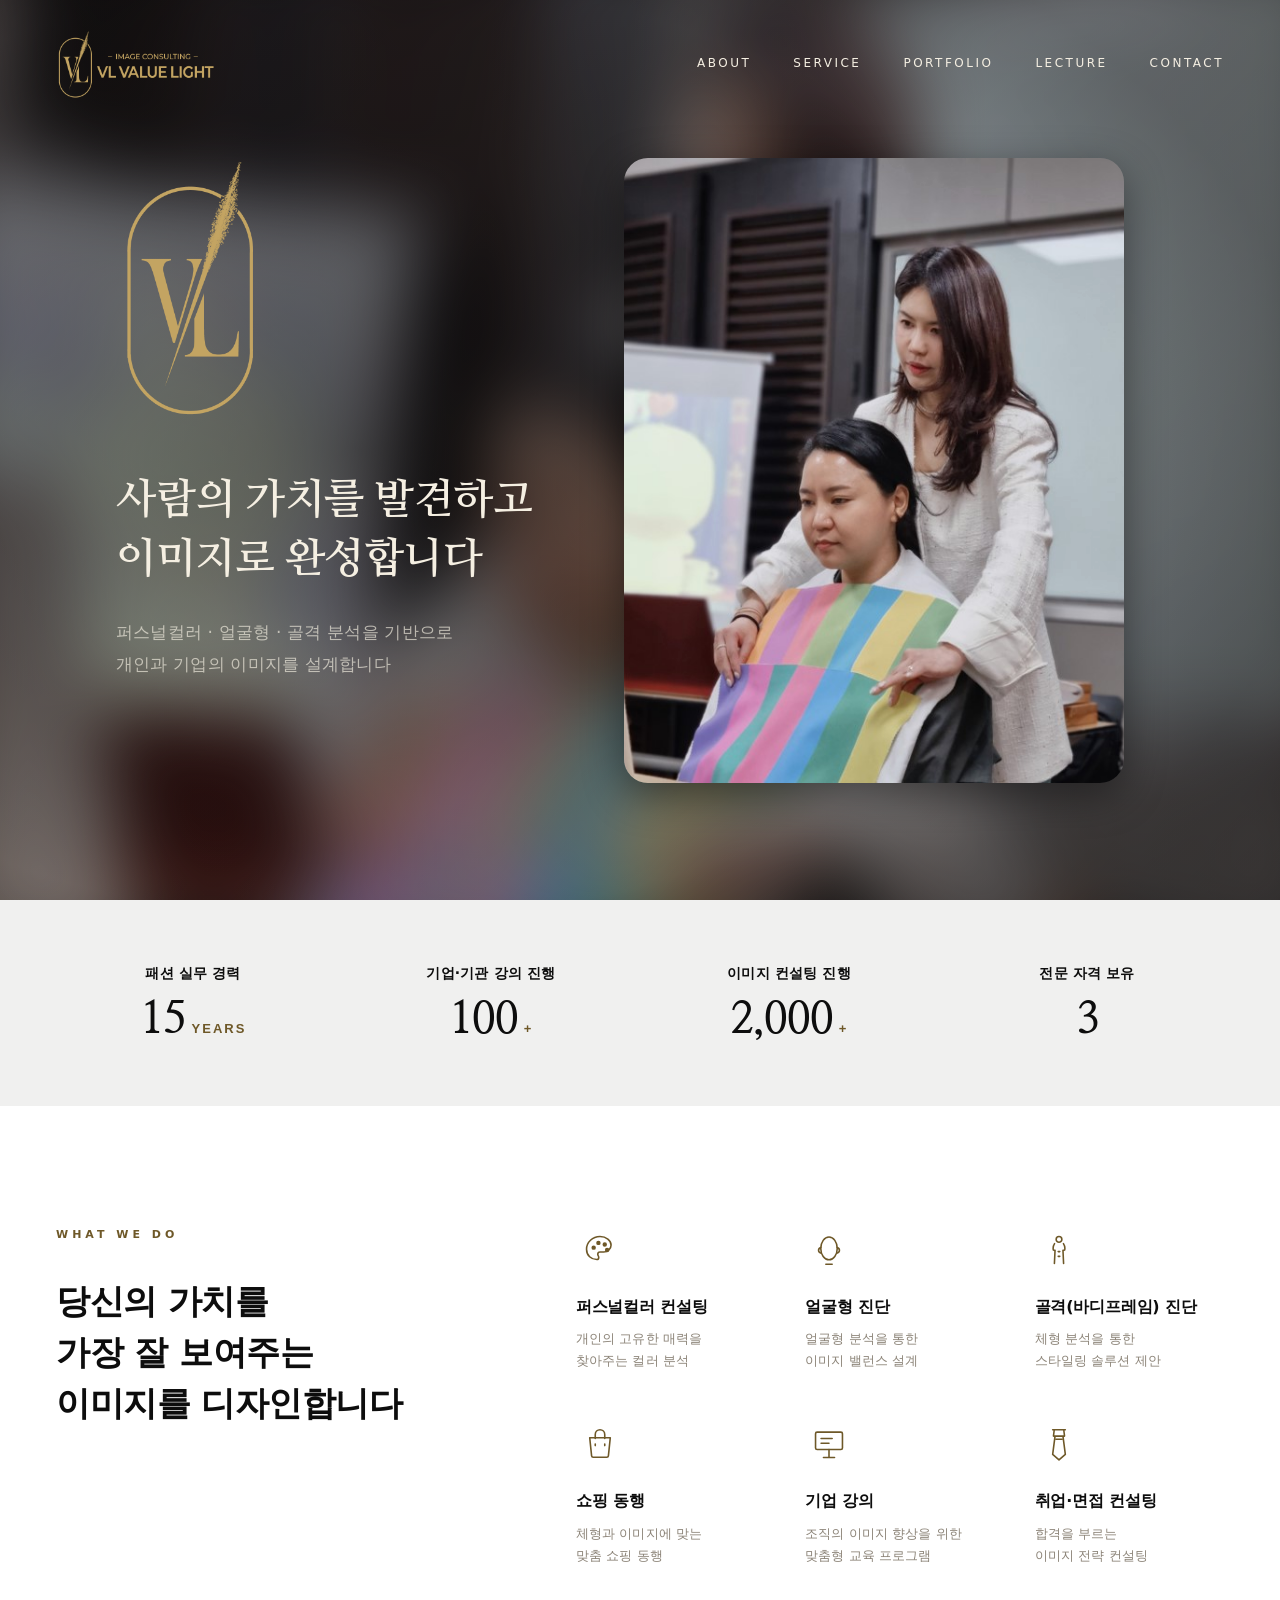
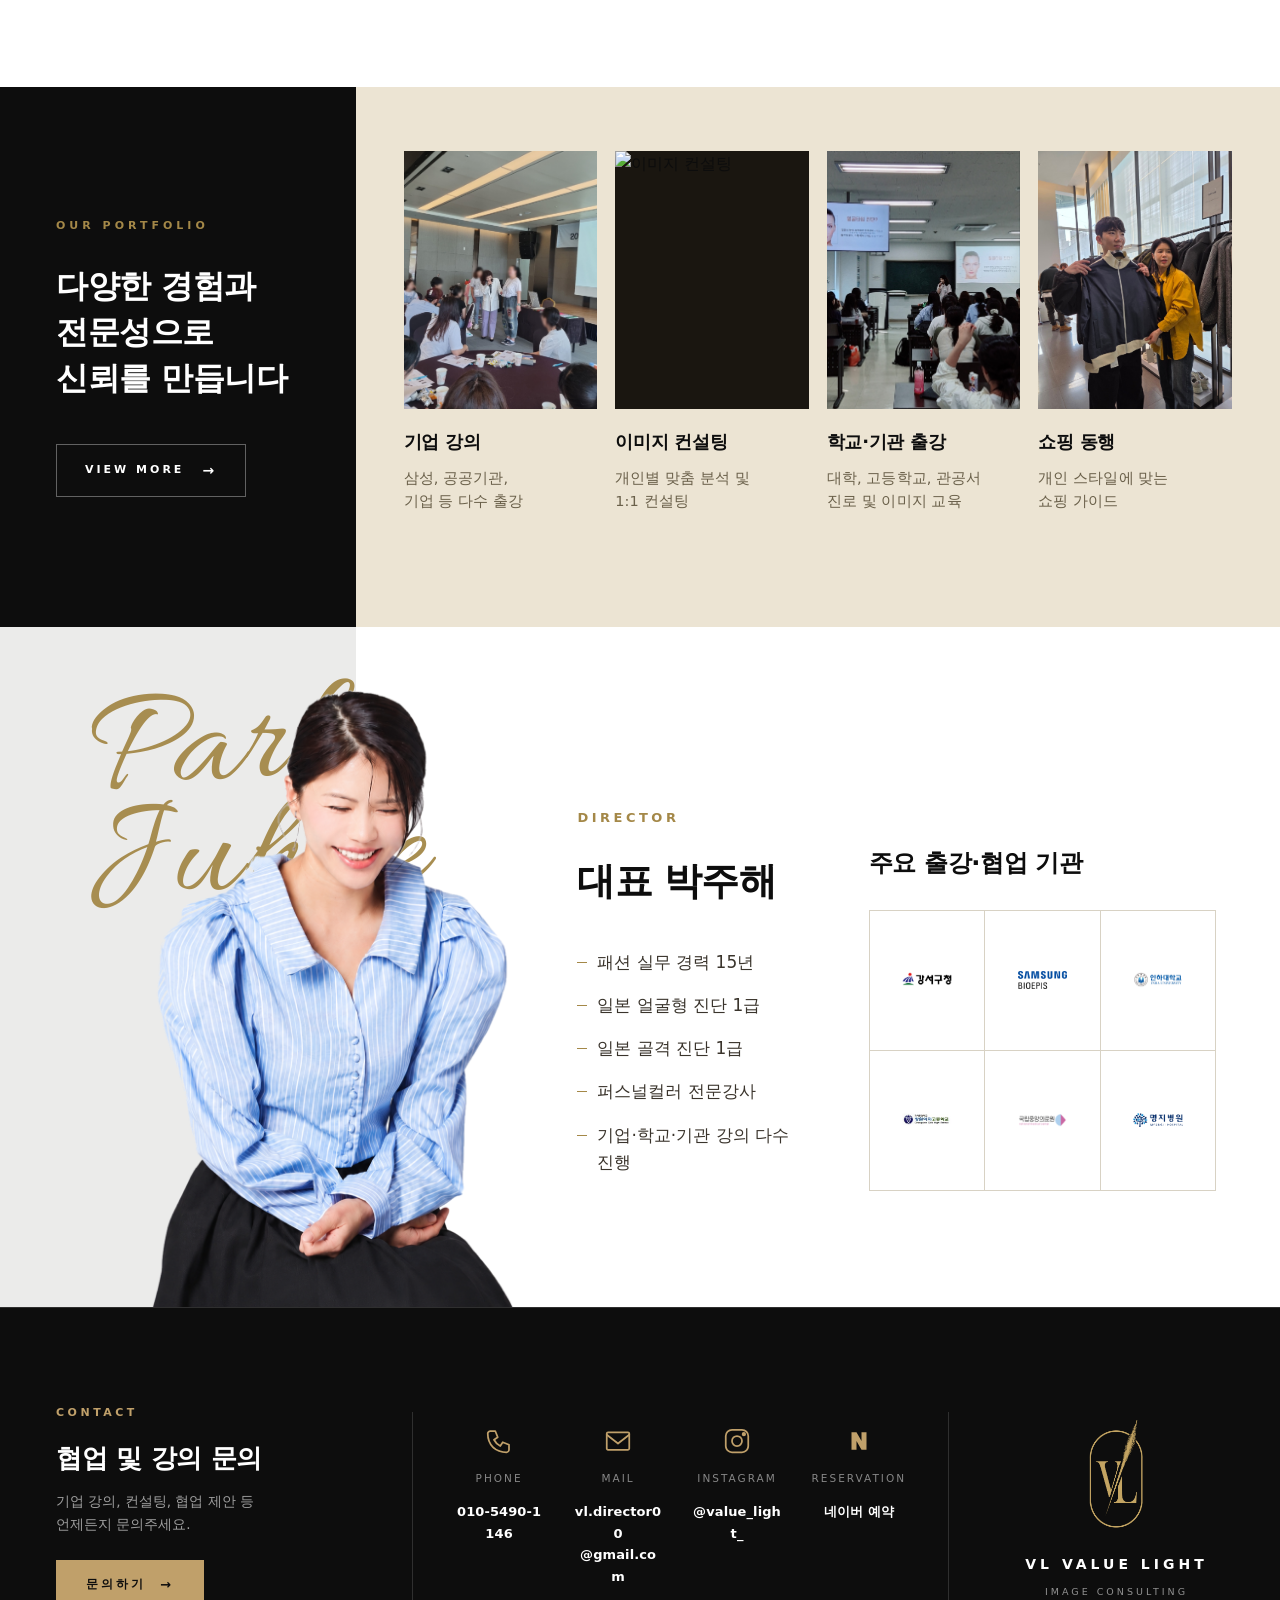
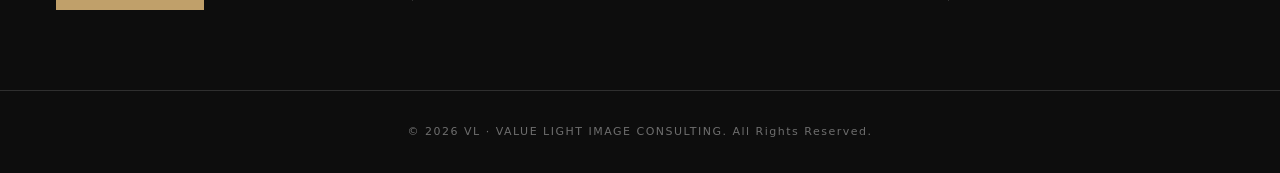
==== commit 8077b510: "Add files via upload" ====
--- a/index.html
+++ b/index.html
@@ -276,7 +276,7 @@
   white-space:nowrap;
 }
 .dir-photo .sig-1{top:8%;left:25%;transform:rotate(-4deg)}
-.dir-photo .sig-2{top:22%;left:42%;transform:rotate(-2deg)}
+.dir-photo .sig-2{top:24%;left:24%;transform:rotate(-2deg)}
 .dir-photo .sig-m{display:none}
 .dir-right{
   display:grid;grid-template-columns:1fr 1.5fr;gap:60px;
@@ -359,7 +359,7 @@
   .dir-photo .img img{max-height:500px}
   .dir-photo .sig{font-size:120px}
   .dir-photo .sig-1{top:6%;left:12%;transform:rotate(-4deg)}
-  .dir-photo .sig-2{top:20%;left:32%;transform:rotate(-2deg)}
+  .dir-photo .sig-2{top:22%;left:18%;transform:rotate(-2deg)}
   .dir-right{grid-template-columns:1fr;gap:48px;padding:64px 32px}
   .dir-clients{padding-top:0}
   .client-grid{grid-template-columns:repeat(3,1fr)}
@@ -611,7 +611,7 @@
     <div class="pf-left">
       <span class="label">OUR PORTFOLIO</span>
       <h2>다양한 경험과<br>전문성으로<br>신뢰를 만듭니다</h2>
-      <a href="#" class="btn-more">VIEW MORE</a>
+      <a href="service.html" class="btn-more">VIEW MORE</a>
     </div>
     <div class="pf-cards">
       <div class="pf-card">
@@ -681,7 +681,7 @@
       <span class="tag">Contact</span>
       <h3>협업 및 강의 문의</h3>
       <p>기업 강의, 컨설팅, 협업 제안 등<br>언제든지 문의주세요.</p>
-      <a href="mailto:vl.director00@gmail.com" class="btn-inquire">문의하기</a>
+      <a href="contact.html" class="btn-inquire">문의하기</a>
     </div>
     <div class="contact-info">
       <a href="tel:01054901146" class="ci">
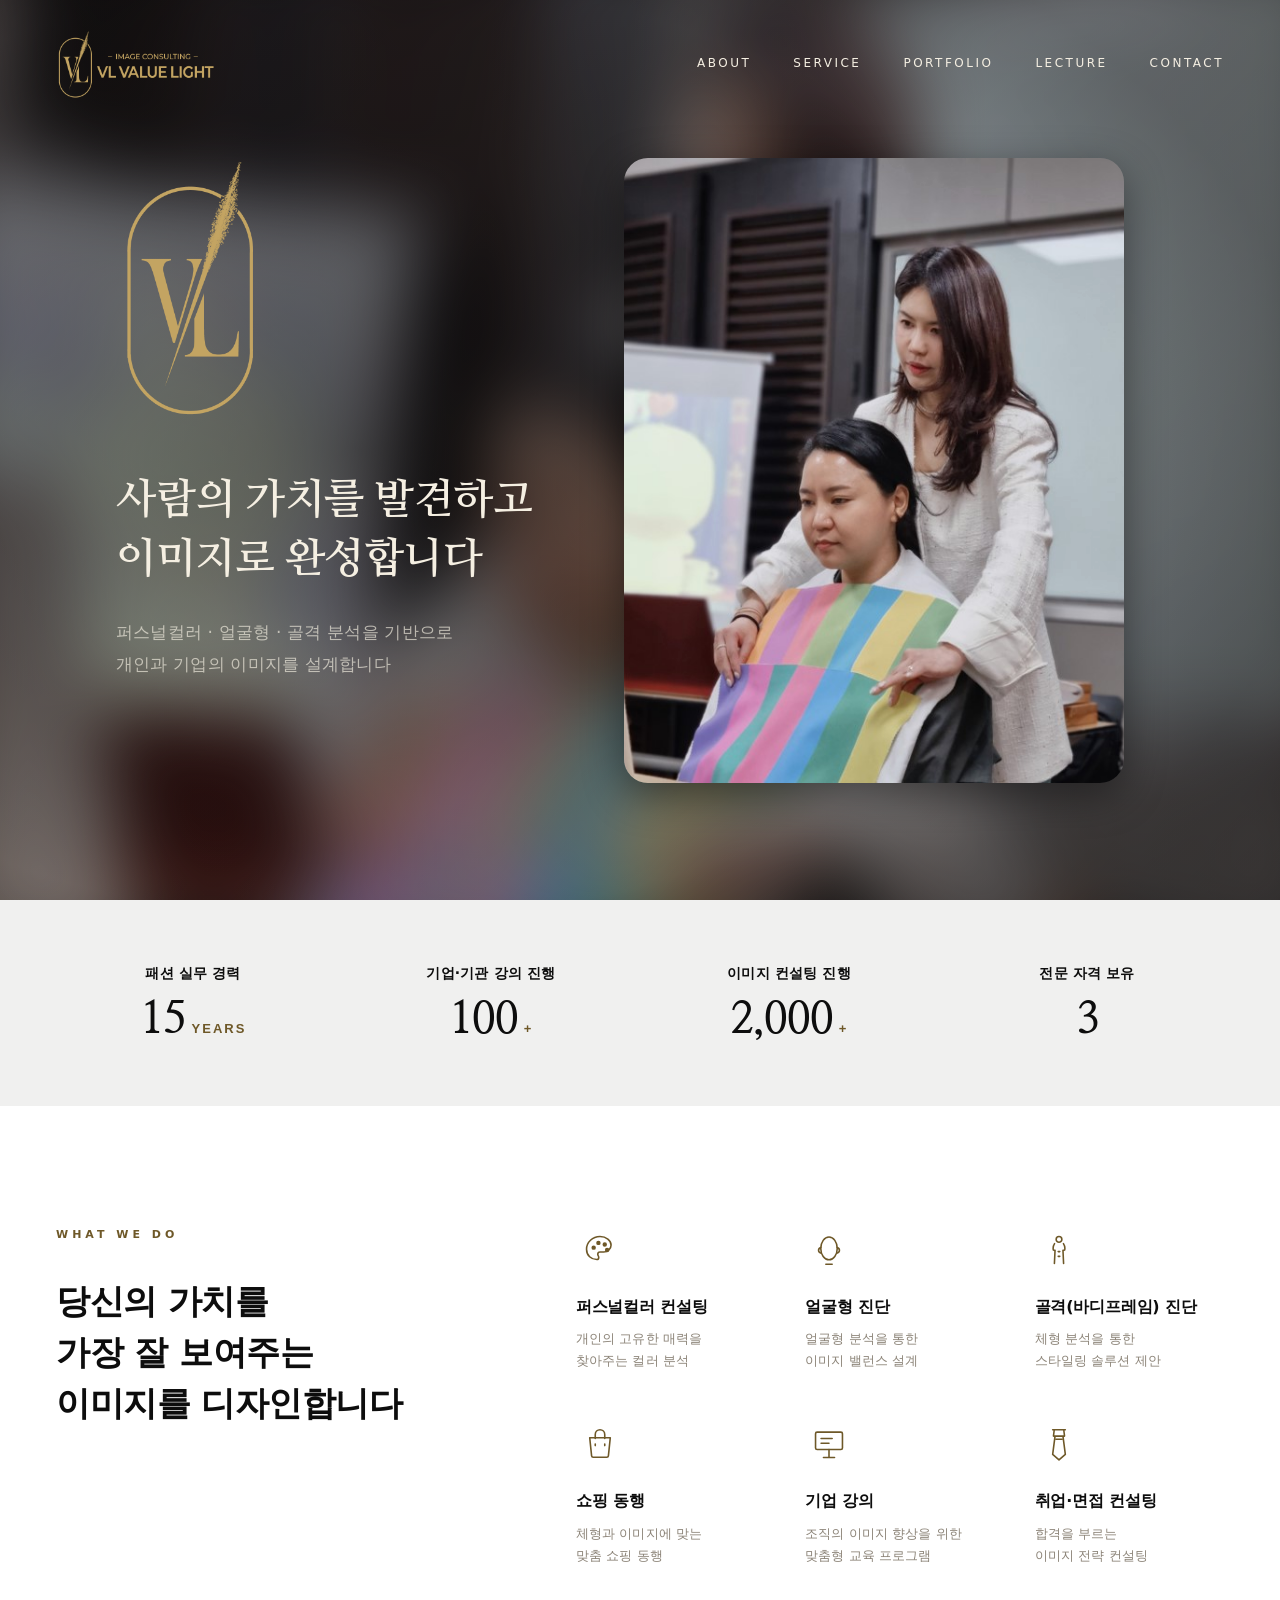
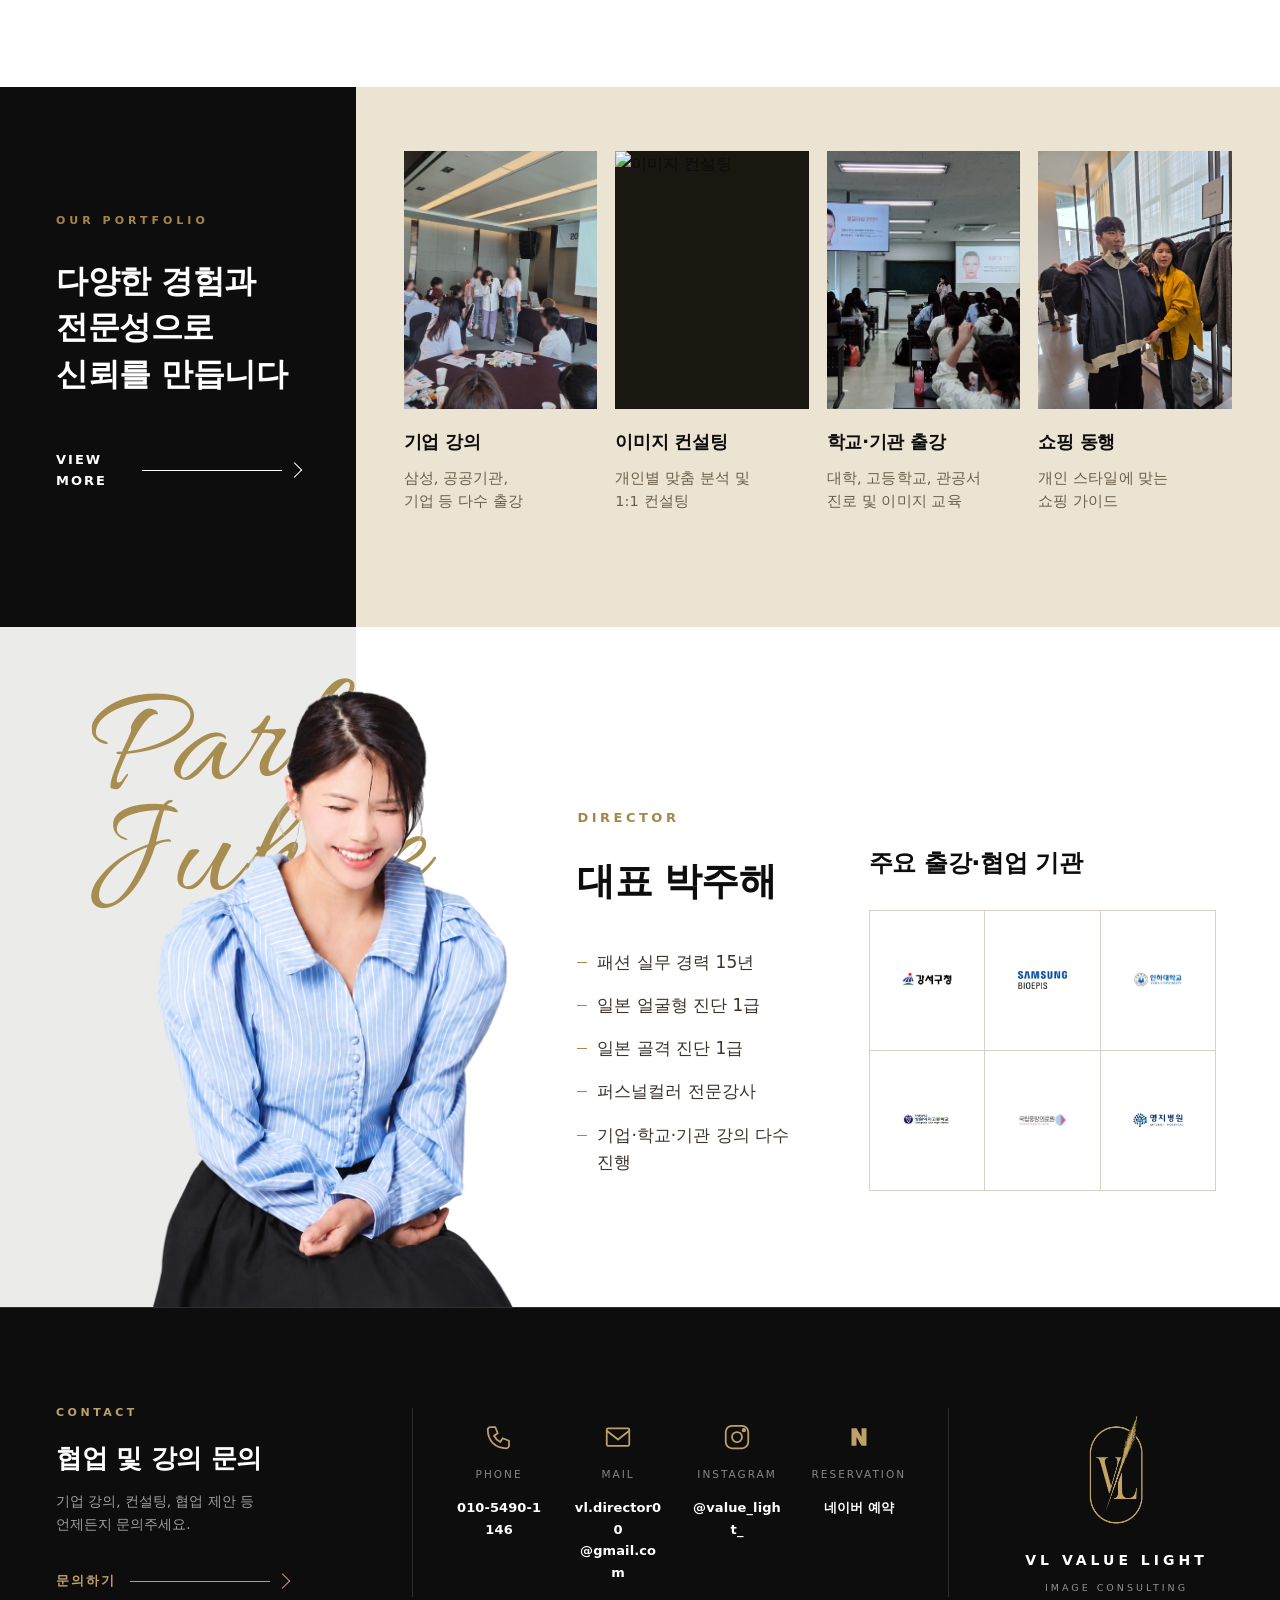
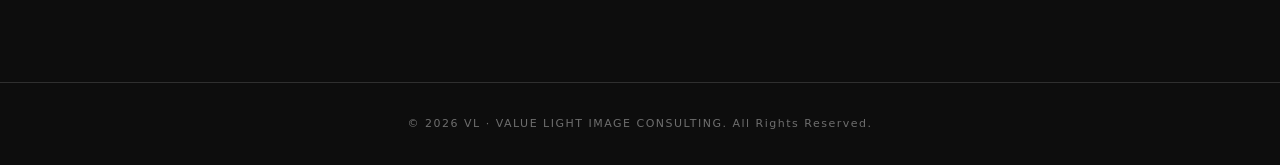
==== commit 0431b7e1: "Add files via upload" ====
--- a/index.html
+++ b/index.html
@@ -230,14 +230,27 @@
   font-size:32px;font-weight:700;line-height:1.45;letter-spacing:-.5px;color:#fff;margin-bottom:42px;
 }
 .btn-more{
-  display:inline-flex;align-items:center;gap:18px;
-  padding:14px 28px;border:1px solid rgba(255,255,255,.35);
-  font-size:11px;letter-spacing:3px;text-transform:uppercase;font-weight:600;color:#fff;
-  transition:background .3s,border-color .3s,color .3s;
-  width:fit-content;
-}
-.btn-more:hover{background:#fff;border-color:#fff;color:var(--ink)}
-.btn-more::after{content:'→';font-size:14px}
+  display:inline-flex;align-items:center;
+  font-size:13px;letter-spacing:2px;text-transform:uppercase;font-weight:600;color:#fff;
+  padding:10px 0 10px 0;background:none;border:0;
+  position:relative;padding-right:172px;
+  transition:padding-right .35s,color .35s;
+}
+.btn-more::before{
+  content:'';position:absolute;right:18px;top:50%;
+  width:140px;height:1px;background:currentColor;
+  transition:width .35s,right .35s;
+}
+.btn-more::after{
+  content:'';position:absolute;right:0;top:50%;
+  width:10px;height:10px;
+  border-right:1.4px solid currentColor;border-top:1.4px solid currentColor;
+  transform:translateY(-50%) rotate(45deg);
+  transition:right .35s;
+}
+.btn-more:hover{color:var(--gold)}
+.btn-more:hover::before{width:160px}
+.btn-more:hover::after{right:-8px}
 .pf-cards{
   background:#ece4d3;padding:64px 48px;
   display:grid;grid-template-columns:repeat(4,1fr);gap:18px;align-items:start;
@@ -322,13 +335,27 @@
 .contact-left h3{font-size:26px;font-weight:700;letter-spacing:-.3px;margin-bottom:14px;line-height:1.4}
 .contact-left p{font-size:13.5px;color:rgba(255,255,255,.6);line-height:1.7;margin-bottom:24px}
 .btn-inquire{
-  display:inline-flex;align-items:center;gap:14px;
-  padding:14px 30px;background:var(--gold);color:var(--ink);
-  font-size:11.5px;letter-spacing:3px;text-transform:uppercase;font-weight:700;
-  transition:background .3s;
-}
-.btn-inquire:hover{background:#3a3a3e}
-.btn-inquire::after{content:'→';font-size:13px}
+  display:inline-flex;align-items:center;
+  font-size:13px;letter-spacing:2px;text-transform:uppercase;font-weight:700;color:var(--gold);
+  padding:10px 0 10px 0;background:none;border:0;
+  position:relative;padding-right:172px;
+  transition:padding-right .35s,color .35s;
+}
+.btn-inquire::before{
+  content:'';position:absolute;right:18px;top:50%;
+  width:140px;height:1px;background:currentColor;
+  transition:width .35s,right .35s;
+}
+.btn-inquire::after{
+  content:'';position:absolute;right:0;top:50%;
+  width:10px;height:10px;
+  border-right:1.4px solid currentColor;border-top:1.4px solid currentColor;
+  transform:translateY(-50%) rotate(45deg);
+  transition:right .35s;
+}
+.btn-inquire:hover{color:#fff;background:none}
+.btn-inquire:hover::before{width:160px}
+.btn-inquire:hover::after{right:-8px}
 .contact-info{display:grid;grid-template-columns:repeat(4,1fr);gap:18px;border-left:1px solid var(--line-d);border-right:1px solid var(--line-d);padding:0 36px}
 .ci{display:flex;flex-direction:column;align-items:center;gap:14px;text-align:center;padding:14px 6px}
 .ci .ic{
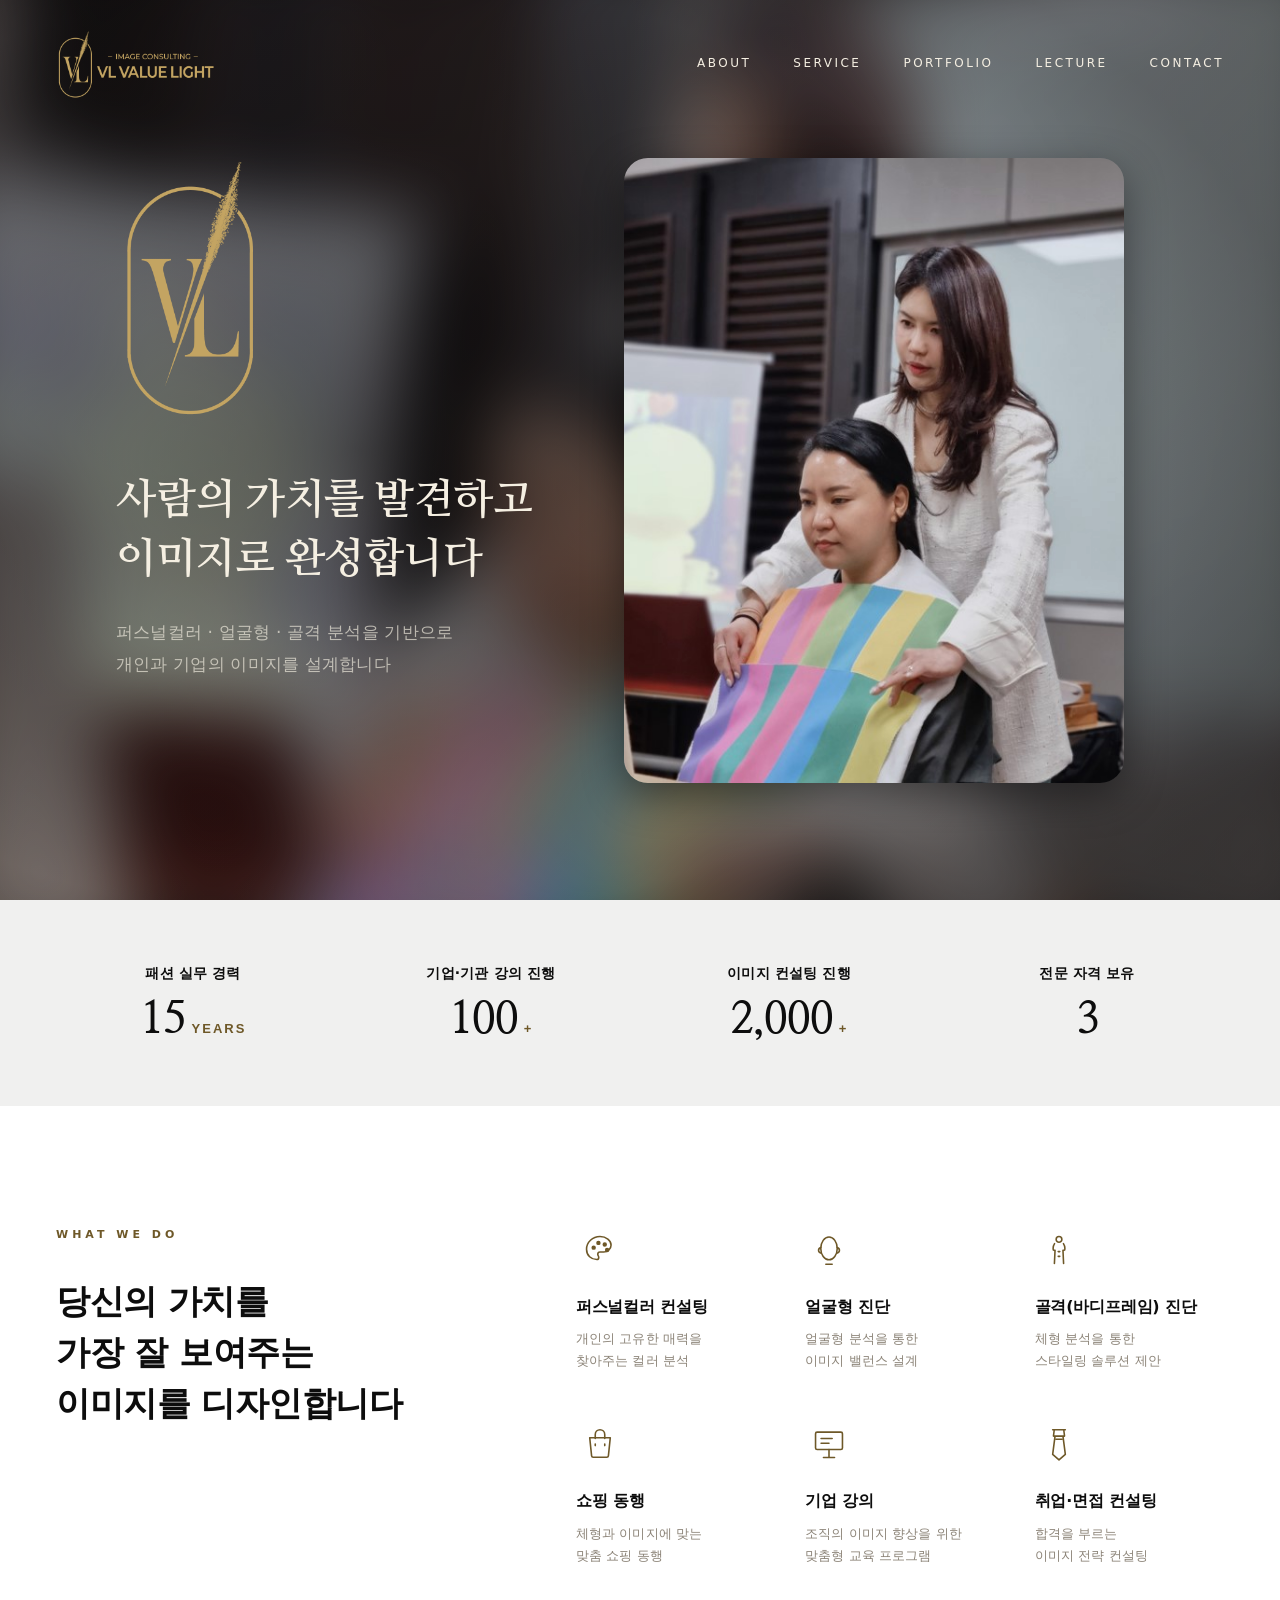
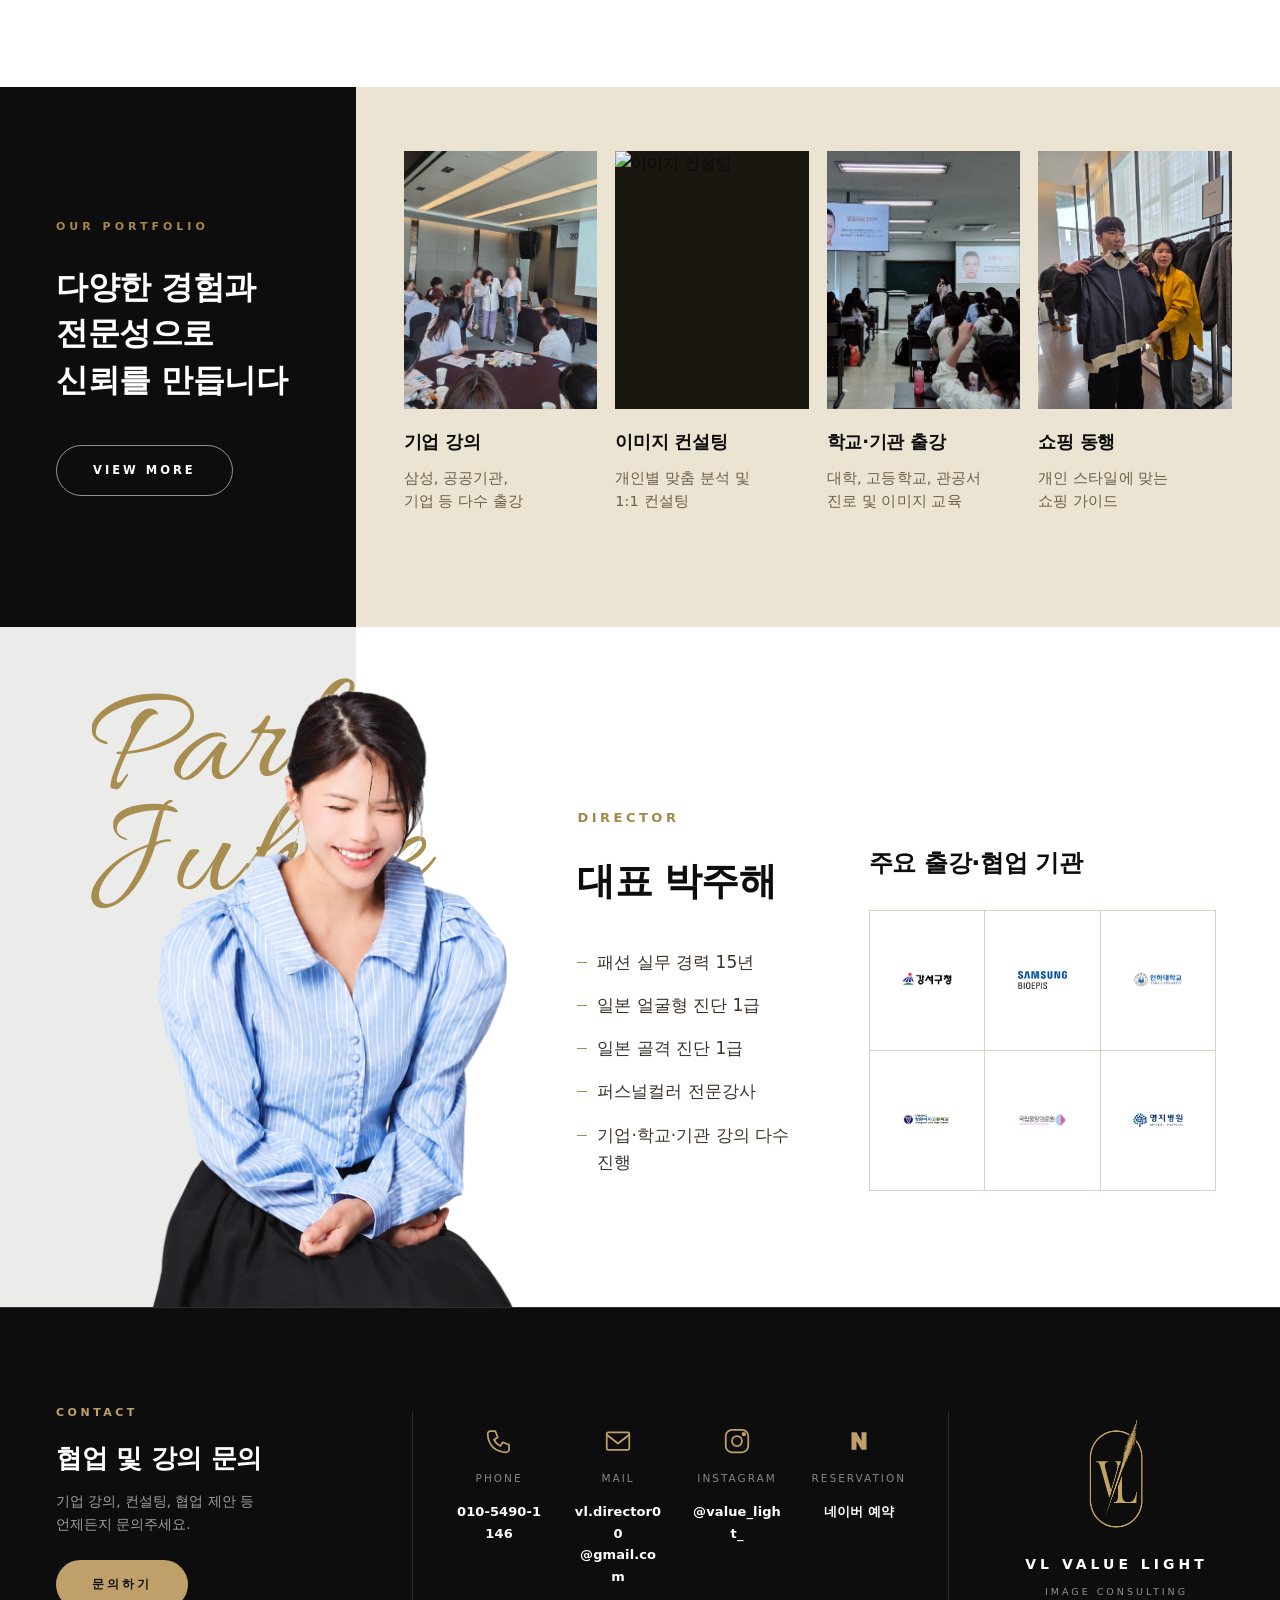
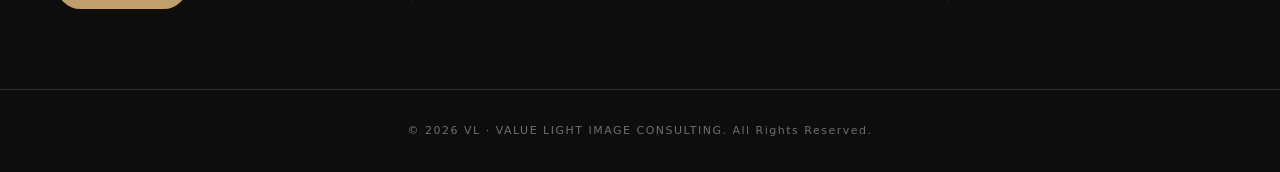
==== commit cce35341: "Add files via upload" ====
--- a/index.html
+++ b/index.html
@@ -230,27 +230,13 @@
   font-size:32px;font-weight:700;line-height:1.45;letter-spacing:-.5px;color:#fff;margin-bottom:42px;
 }
 .btn-more{
-  display:inline-flex;align-items:center;
-  font-size:13px;letter-spacing:2px;text-transform:uppercase;font-weight:600;color:#fff;
-  padding:10px 0 10px 0;background:none;border:0;
-  position:relative;padding-right:172px;
-  transition:padding-right .35s,color .35s;
-}
-.btn-more::before{
-  content:'';position:absolute;right:18px;top:50%;
-  width:140px;height:1px;background:currentColor;
-  transition:width .35s,right .35s;
-}
-.btn-more::after{
-  content:'';position:absolute;right:0;top:50%;
-  width:10px;height:10px;
-  border-right:1.4px solid currentColor;border-top:1.4px solid currentColor;
-  transform:translateY(-50%) rotate(45deg);
-  transition:right .35s;
-}
-.btn-more:hover{color:var(--gold)}
-.btn-more:hover::before{width:160px}
-.btn-more:hover::after{right:-8px}
+  display:inline-flex;align-items:center;justify-content:center;
+  padding:15px 36px;border:1px solid rgba(255,255,255,.55);border-radius:999px;
+  font-size:11.5px;letter-spacing:3px;text-transform:uppercase;font-weight:700;color:#fff;
+  transition:background .3s,border-color .3s,color .3s,transform .3s;
+  width:fit-content;
+}
+.btn-more:hover{background:#fff;border-color:#fff;color:var(--ink);transform:translateY(-2px)}
 .pf-cards{
   background:#ece4d3;padding:64px 48px;
   display:grid;grid-template-columns:repeat(4,1fr);gap:18px;align-items:start;
@@ -335,27 +321,13 @@
 .contact-left h3{font-size:26px;font-weight:700;letter-spacing:-.3px;margin-bottom:14px;line-height:1.4}
 .contact-left p{font-size:13.5px;color:rgba(255,255,255,.6);line-height:1.7;margin-bottom:24px}
 .btn-inquire{
-  display:inline-flex;align-items:center;
-  font-size:13px;letter-spacing:2px;text-transform:uppercase;font-weight:700;color:var(--gold);
-  padding:10px 0 10px 0;background:none;border:0;
-  position:relative;padding-right:172px;
-  transition:padding-right .35s,color .35s;
-}
-.btn-inquire::before{
-  content:'';position:absolute;right:18px;top:50%;
-  width:140px;height:1px;background:currentColor;
-  transition:width .35s,right .35s;
-}
-.btn-inquire::after{
-  content:'';position:absolute;right:0;top:50%;
-  width:10px;height:10px;
-  border-right:1.4px solid currentColor;border-top:1.4px solid currentColor;
-  transform:translateY(-50%) rotate(45deg);
-  transition:right .35s;
-}
-.btn-inquire:hover{color:#fff;background:none}
-.btn-inquire:hover::before{width:160px}
-.btn-inquire:hover::after{right:-8px}
+  display:inline-flex;align-items:center;justify-content:center;
+  padding:15px 36px;background:var(--gold);color:var(--ink);
+  border-radius:999px;
+  font-size:11.5px;letter-spacing:3px;text-transform:uppercase;font-weight:700;
+  transition:background .3s,color .3s,transform .3s;
+}
+.btn-inquire:hover{background:#fff;color:var(--ink);transform:translateY(-2px)}
 .contact-info{display:grid;grid-template-columns:repeat(4,1fr);gap:18px;border-left:1px solid var(--line-d);border-right:1px solid var(--line-d);padding:0 36px}
 .ci{display:flex;flex-direction:column;align-items:center;gap:14px;text-align:center;padding:14px 6px}
 .ci .ic{
